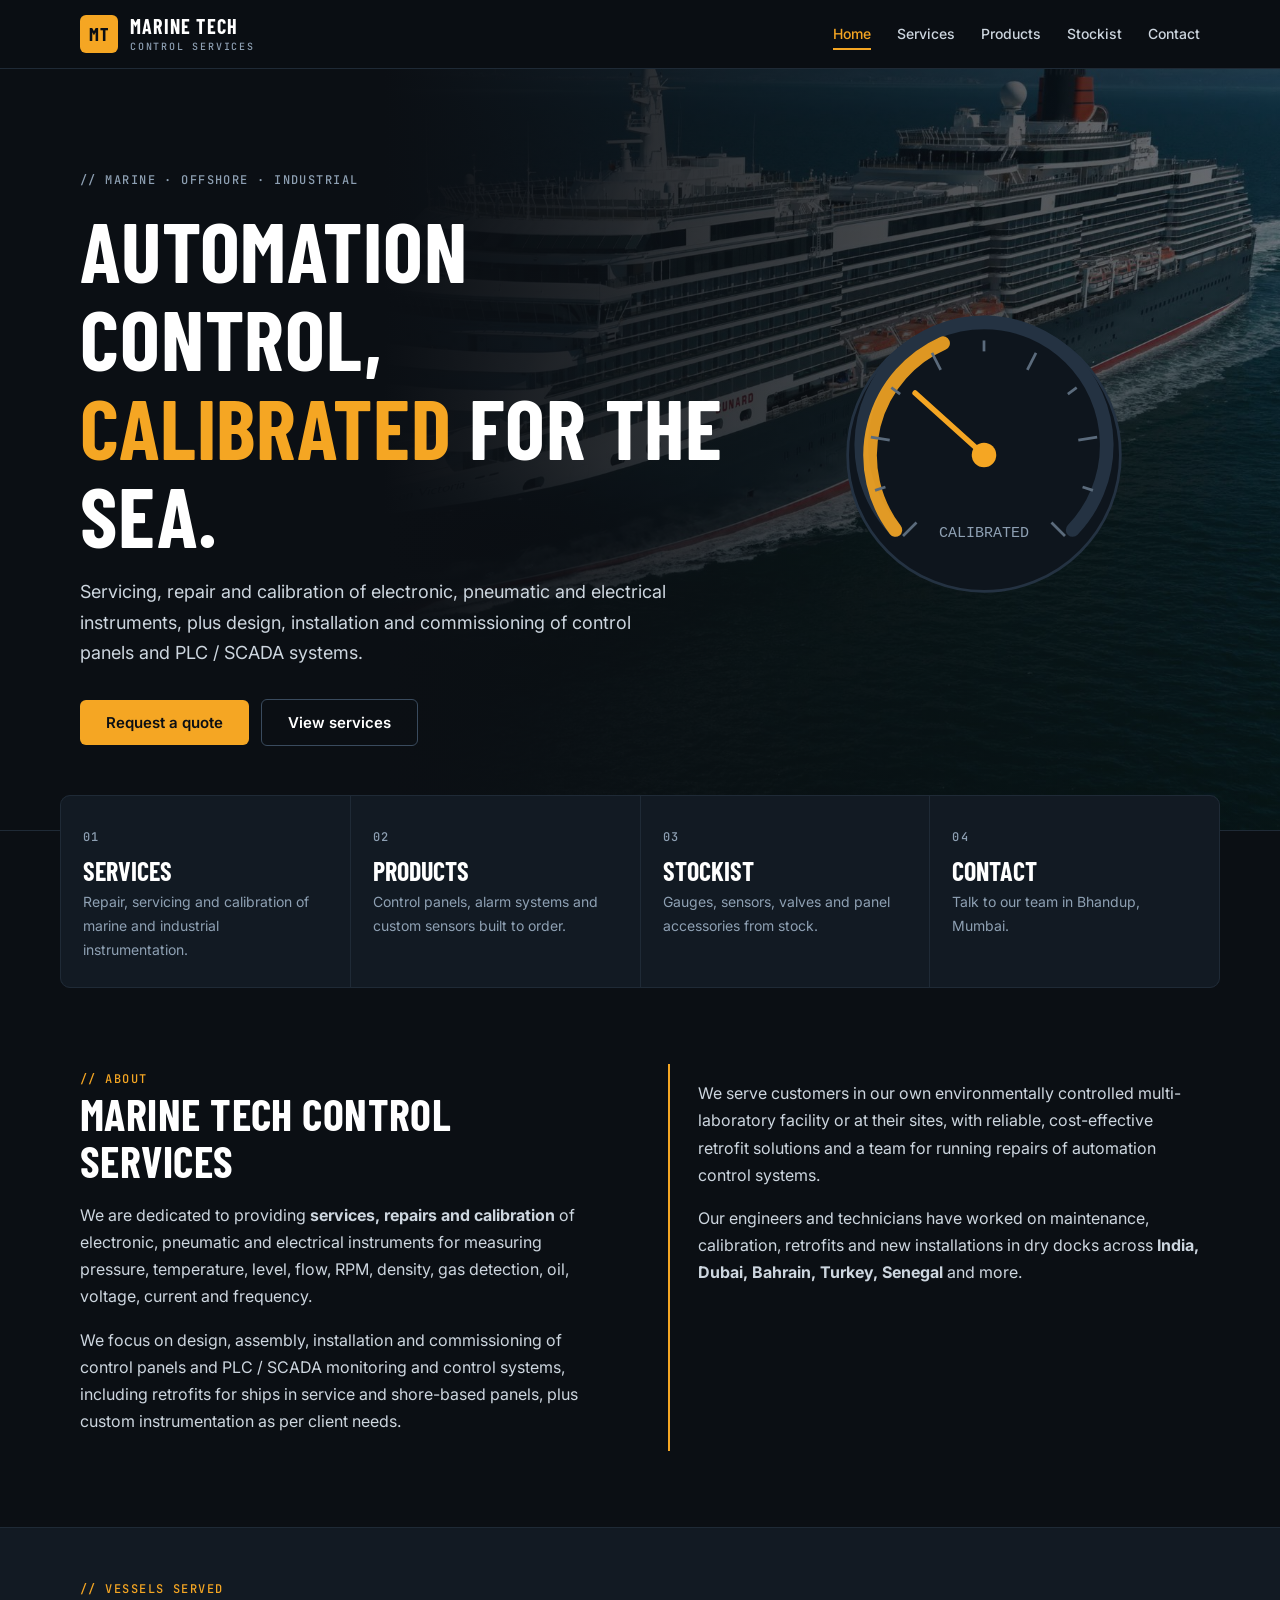
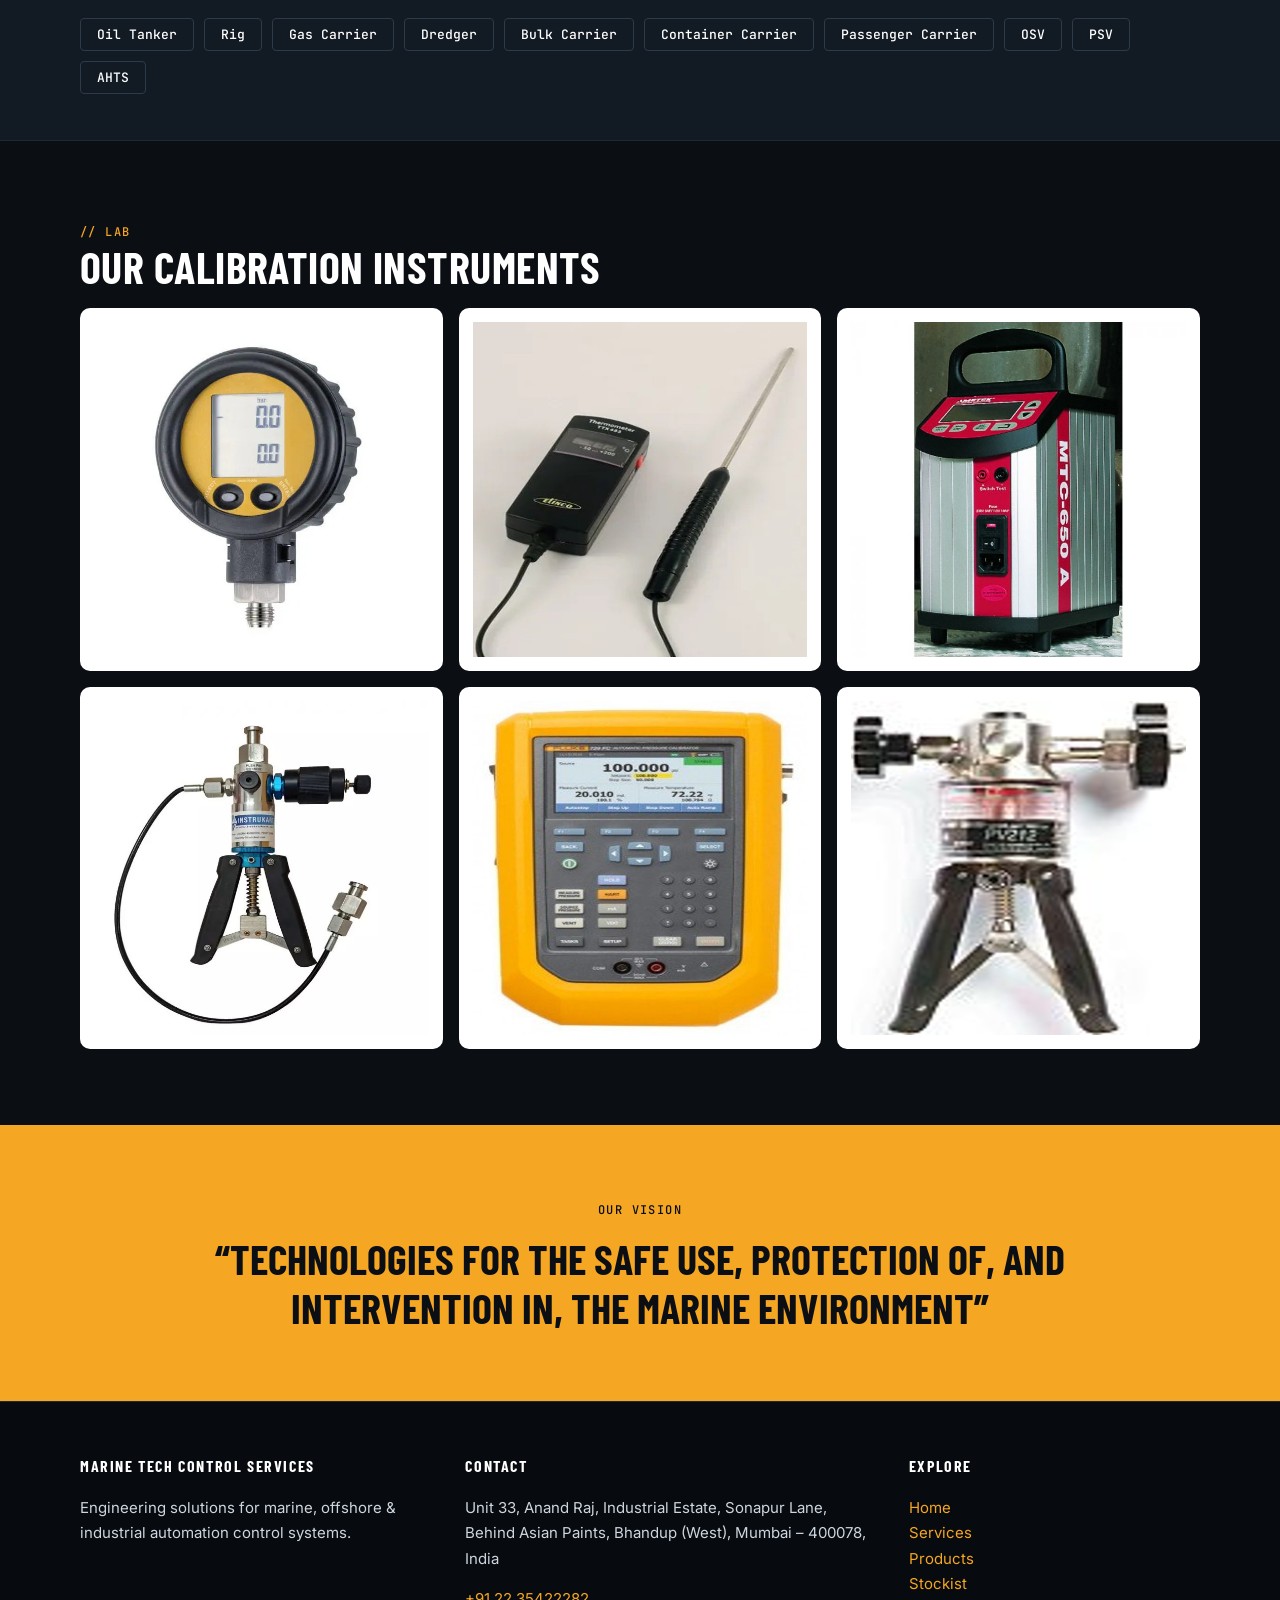
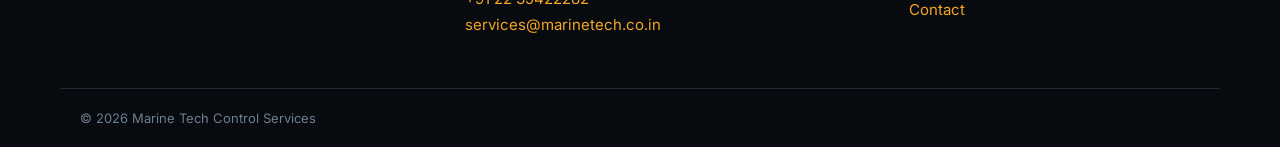
==== index.html @ 31204aa2 "Add MarineTech website" ====
<!DOCTYPE html><html lang="en"><head><meta charset="utf-8"><meta name="viewport" content="width=device-width,initial-scale=1">
<title>Home | Marine Tech Control Services</title><meta name="description" content="Engineering solutions for marine, offshore and industrial automation control systems – Mumbai."><meta name="theme-color" content="#0b0f14">
<link rel="preconnect" href="https://fonts.googleapis.com"><link rel="preconnect" href="https://fonts.gstatic.com" crossorigin>
<link href="https://fonts.googleapis.com/css2?family=Barlow+Condensed:wght@600;700&family=Inter:wght@400;500;600&family=JetBrains+Mono:wght@500&display=swap" rel="stylesheet">
<link rel="stylesheet" href="style.css"></head><body>
<header class="hd"><div class="wrap bar"><a class="brand" href="index.html"><i>MT</i><span>MARINE TECH<small>Control Services</small></span></a>
<button class="burger" aria-label="Menu" onclick="document.body.classList.toggle('open')">☰</button><nav><a href="index.html" class=on>Home</a><a href="services.html">Services</a><a href="products.html">Products</a><a href="stockiest.html">Stockist</a><a href="contact.html">Contact</a></nav></div></header>
<section class="hero"><div class="wrap hg"><div><span class="mono">// MARINE · OFFSHORE · INDUSTRIAL</span><h1>Automation control, <em>calibrated</em> for the sea.</h1>
<p>Servicing, repair and calibration of electronic, pneumatic and electrical instruments, plus design, installation and commissioning of control panels and PLC / SCADA systems.</p>
<a class="btn" href="contact.html">Request a quote</a><a class="btn ghost" href="services.html">View services</a></div><svg class="gauge" viewBox="0 0 220 220" aria-hidden="true"><circle cx="110" cy="110" r="100" fill="#0e151d" stroke="#243242" stroke-width="2"/><path d="M45 165A90 90 0 1 1 175 165" fill="none" stroke="#243242" stroke-width="10" stroke-linecap="round"/><path d="M45 165A90 90 0 0 1 80 28" fill="none" stroke="#f5a623" stroke-width="10" stroke-linecap="round" opacity=".9"/><g stroke="#5b6b7c" stroke-width="2"><line x1="110" y1="26" x2="110" y2="40" transform="rotate(-135 110 110)"/><line x1="110" y1="26" x2="110" y2="34" transform="rotate(-108 110 110)"/><line x1="110" y1="26" x2="110" y2="40" transform="rotate(-81 110 110)"/><line x1="110" y1="26" x2="110" y2="34" transform="rotate(-54 110 110)"/><line x1="110" y1="26" x2="110" y2="40" transform="rotate(-27 110 110)"/><line x1="110" y1="26" x2="110" y2="34" transform="rotate(0 110 110)"/><line x1="110" y1="26" x2="110" y2="40" transform="rotate(27 110 110)"/><line x1="110" y1="26" x2="110" y2="34" transform="rotate(54 110 110)"/><line x1="110" y1="26" x2="110" y2="40" transform="rotate(81 110 110)"/><line x1="110" y1="26" x2="110" y2="34" transform="rotate(108 110 110)"/><line x1="110" y1="26" x2="110" y2="40" transform="rotate(135 110 110)"/></g><line x1="110" y1="110" x2="110" y2="42" stroke="#f5a623" stroke-width="4" stroke-linecap="round" transform="rotate(-48 110 110)"/><circle cx="110" cy="110" r="9" fill="#f5a623"/><text x="110" y="170" fill="#8ea0b3" font-size="11" font-family="monospace" text-anchor="middle">CALIBRATED</text></svg></div></section>
<section class="wrap tiles"><a href="services.html"><span class="mono">01</span><b>Services</b><p>Repair, servicing and calibration of marine and industrial instrumentation.</p></a><a href="products.html"><span class="mono">02</span><b>Products</b><p>Control panels, alarm systems and custom sensors built to order.</p></a><a href="stockiest.html"><span class="mono">03</span><b>Stockist</b><p>Gauges, sensors, valves and panel accessories from stock.</p></a><a href="contact.html"><span class="mono">04</span><b>Contact</b><p>Talk to our team in Bhandup, Mumbai.</p></a></section>
<section class="wrap sec two"><div><span class="mono amb">// ABOUT</span><h2>Marine Tech Control Services</h2><p>We are dedicated to providing <b>services, repairs and calibration</b> of electronic, pneumatic and electrical instruments for measuring pressure, temperature, level, flow, RPM, density, gas detection, oil, voltage, current and frequency.</p>
<p>We focus on design, assembly, installation and commissioning of control panels and PLC / SCADA monitoring and control systems, including retrofits for ships in service and shore-based panels, plus custom instrumentation as per client needs.</p></div>
<div class="spec"><p>We serve customers in our own environmentally controlled multi-laboratory facility or at their sites, with reliable, cost-effective retrofit solutions and a team for running repairs of automation control systems.</p>
<p>Our engineers and technicians have worked on maintenance, calibration, retrofits and new installations in dry docks across <b>India, Dubai, Bahrain, Turkey, Senegal</b> and more.</p></div></section>
<section class="band"><div class="wrap"><span class="mono amb">// VESSELS SERVED</span><div class="chips"><span>Oil Tanker</span><span>Rig</span><span>Gas Carrier</span><span>Dredger</span><span>Bulk Carrier</span><span>Container Carrier</span><span>Passenger Carrier</span><span>OSV</span><span>PSV</span><span>AHTS</span></div></div></section>
<section class="wrap sec"><span class="mono amb">// LAB</span><h2>Our calibration instruments</h2><div class="gal"><img src="assets/instruments/img1.jpg" alt="Calibration instrument 1" loading="lazy"><img src="assets/instruments/img2.jpg" alt="Calibration instrument 2" loading="lazy"><img src="assets/instruments/img3.jpg" alt="Calibration instrument 3" loading="lazy"><img src="assets/instruments/img4.jpg" alt="Calibration instrument 4" loading="lazy"><img src="assets/instruments/img5.jpg" alt="Calibration instrument 5" loading="lazy"><img src="assets/instruments/img6.jpg" alt="Calibration instrument 6" loading="lazy"></div></section>
<section class="vis"><div class="wrap"><span class="mono">OUR VISION</span><blockquote>“Technologies for the safe use, protection of, and intervention in, the marine environment”</blockquote></div></section>
<footer class="ft"><div class="wrap fg"><div><b>MARINE TECH CONTROL SERVICES</b><p>Engineering solutions for marine, offshore &amp; industrial automation control systems.</p></div>
<div><b>CONTACT</b><p>Unit 33, Anand Raj, Industrial Estate, Sonapur Lane, Behind Asian Paints, Bhandup (West), Mumbai – 400078, India</p><p><a href="tel:+912235422282">+91 22 35422282</a><br><a href="mailto:services@marinetech.co.in">services@marinetech.co.in</a></p></div>
<div><b>EXPLORE</b><p><a href="index.html">Home</a><br><a href="services.html">Services</a><br><a href="products.html">Products</a><br><a href="stockiest.html">Stockist</a><br><a href="contact.html">Contact</a></p></div></div>
<div class="wrap cp">© 2026 Marine Tech Control Services</div></footer><script src="main.js"></script></body></html>
---- style.css ----
:root{--bg:#0b0f14;--p:#121a23;--l:#1f2a36;--a:#f5a623;--tx:#cdd6df;--w:#fff}
*{box-sizing:border-box}html{scroll-behavior:smooth}body{margin:0;font:16px/1.7 Inter,system-ui,sans-serif;color:var(--tx);background:var(--bg)}a{color:var(--a);text-decoration:none}img{max-width:100%}[hidden]{display:none!important}
h1,h2{font-family:"Barlow Condensed",Impact,sans-serif;color:var(--w);text-transform:uppercase;letter-spacing:.01em;line-height:1.05;margin:0}h2{font-size:clamp(30px,4vw,44px);margin-bottom:18px}
.mono{font:500 12px "JetBrains Mono",monospace;letter-spacing:.12em;color:#8ea0b3}.amb{color:var(--a)}.wrap{max-width:1160px;margin:0 auto;padding:0 20px}
.hd{position:sticky;top:0;z-index:9;background:rgba(11,15,20,.92);backdrop-filter:blur(8px);border-bottom:1px solid var(--l)}.bar{display:flex;align-items:center;justify-content:space-between;height:68px}
.brand{display:flex;align-items:center;gap:12px;color:var(--w);font:700 20px/1 "Barlow Condensed",sans-serif;letter-spacing:.06em}.brand i{font-style:normal;background:var(--a);color:#0b0f14;width:38px;height:38px;display:grid;place-items:center;border-radius:6px;font-size:18px}.brand small{display:block;font:500 10px "JetBrains Mono",monospace;color:#8ea0b3;letter-spacing:.18em;text-transform:uppercase;margin-top:4px}
nav a{color:var(--tx);font-weight:500;font-size:14px;margin-left:26px;padding:6px 0;border-bottom:2px solid transparent}nav a:hover,nav a.on{color:var(--a);border-color:var(--a)}.burger{display:none;background:none;border:0;font-size:26px;color:var(--w)}
.hero{background:linear-gradient(90deg,#0b0f14 30%,rgba(11,15,20,.55)),url(assets/hero.jpg) center/cover;padding:96px 0 84px;border-bottom:1px solid var(--l)}.hg{display:grid;grid-template-columns:1.5fr 1fr;gap:40px;align-items:center}
.hero h1{font-size:clamp(44px,7vw,84px);margin:14px 0 18px}.hero em{font-style:normal;color:var(--a)}.hero p{max-width:600px;font-size:18px}.gauge{width:100%;max-width:300px;justify-self:center}
.btn{display:inline-block;background:var(--a);color:#0b0f14;padding:13px 26px;border-radius:6px;font:600 15px Inter,sans-serif;border:0;cursor:pointer;margin:12px 12px 0 0}.btn:hover{background:#ffb93f}.btn.ghost{background:transparent;color:var(--w);border:1.5px solid #3a4b5e}.btn.ghost:hover{border-color:var(--a);background:transparent}
.tiles{display:grid;grid-template-columns:repeat(4,1fr);gap:1px;background:var(--l);border:1px solid var(--l);margin-top:-36px;position:relative;border-radius:10px;overflow:hidden;padding:0}.tiles a{background:var(--p);padding:26px 22px;color:var(--tx);transition:.2s}.tiles a:hover{background:#18222e}.tiles b{display:block;font:700 26px "Barlow Condensed",sans-serif;color:var(--w);text-transform:uppercase;margin:6px 0 4px}.tiles p{margin:0;font-size:14px;color:#8ea0b3}
.sec{padding:76px 20px}.two{display:grid;grid-template-columns:1fr 1fr;gap:56px}.spec{border-left:2px solid var(--a);padding-left:28px}.band{background:var(--p);border-block:1px solid var(--l);padding:46px 0}.chips{display:flex;flex-wrap:wrap;gap:10px;margin-top:16px}.chips span{border:1px solid #2c3b4b;padding:7px 16px;border-radius:4px;color:var(--w);font:500 13px "JetBrains Mono",monospace}
.gal{display:grid;grid-template-columns:repeat(3,1fr);gap:16px}.gal img{width:100%;aspect-ratio:1;object-fit:contain;background:#fff;border-radius:10px;padding:14px}.vis{background:var(--a);padding:70px 0;text-align:center}.vis .mono{color:#0b0f14}blockquote{font:700 clamp(26px,4vw,42px)/1.15 "Barlow Condensed",sans-serif;text-transform:uppercase;color:#0b0f14;max-width:900px;margin:12px auto 0}
.ph{padding:64px 0 48px;border-bottom:1px solid var(--l);background:radial-gradient(circle at 85% 0,#1a2a3a,transparent 55%)}.ph h1{font-size:clamp(38px,6vw,64px);margin:10px 0}.ph p{max-width:700px;margin:0;font-size:17px}
.search{width:100%;max-width:420px;margin-bottom:24px;padding:12px 16px;background:var(--p);border:1px solid var(--l);border-radius:6px;color:var(--w);font:inherit}.search:focus,.form input:focus,.form textarea:focus{outline:2px solid var(--a)}
.grid{list-style:none;counter-reset:c;margin:0;padding:0;display:grid;grid-template-columns:repeat(auto-fill,minmax(330px,1fr));gap:12px}.grid li{counter-increment:c;background:var(--p);border:1px solid var(--l);border-radius:8px;padding:16px 18px 16px 64px;position:relative;color:var(--w);font-weight:500}
.grid li:before{content:counter(c,decimal-leading-zero);position:absolute;left:18px;top:18px;font:500 13px "JetBrains Mono",monospace;color:var(--a)}.grid li:hover{border-color:var(--a)}
.info h4{margin:20px 0 2px;color:var(--a);font:500 12px "JetBrains Mono",monospace;letter-spacing:.12em;text-transform:uppercase}.info p{margin:0;color:var(--w)}.form{display:grid;gap:14px}.form label{font:500 12px "JetBrains Mono",monospace;letter-spacing:.1em;text-transform:uppercase;color:#8ea0b3}
.form input,.form textarea{width:100%;margin-top:6px;padding:12px;background:var(--p);border:1px solid var(--l);border-radius:6px;color:var(--w);font:15px Inter,sans-serif}.form .btn{justify-self:start}
.map{width:100%;height:420px;border:0;display:block;filter:invert(.92) hue-rotate(180deg) grayscale(.5)}.ft{background:#070a0e;border-top:1px solid var(--l);padding-top:52px;font-size:15px}.ft b{color:var(--w);font:700 16px "Barlow Condensed",sans-serif;letter-spacing:.1em}.fg{display:grid;grid-template-columns:1.2fr 1.4fr 1fr;gap:36px}.cp{border-top:1px solid var(--l);margin-top:36px;padding:18px 20px;font-size:13px;color:#6d7f92}
@media(max-width:860px){.two,.fg,.hg{grid-template-columns:1fr}.gauge{display:none}.tiles{grid-template-columns:1fr 1fr}.gal{grid-template-columns:repeat(2,1fr)}.burger{display:block}nav{display:none;position:absolute;top:68px;left:0;right:0;background:var(--bg);padding:8px 20px 16px;border-bottom:1px solid var(--l)}.open nav{display:block}nav a{display:block;margin:0;padding:10px 0}.hero{padding:64px 0}}
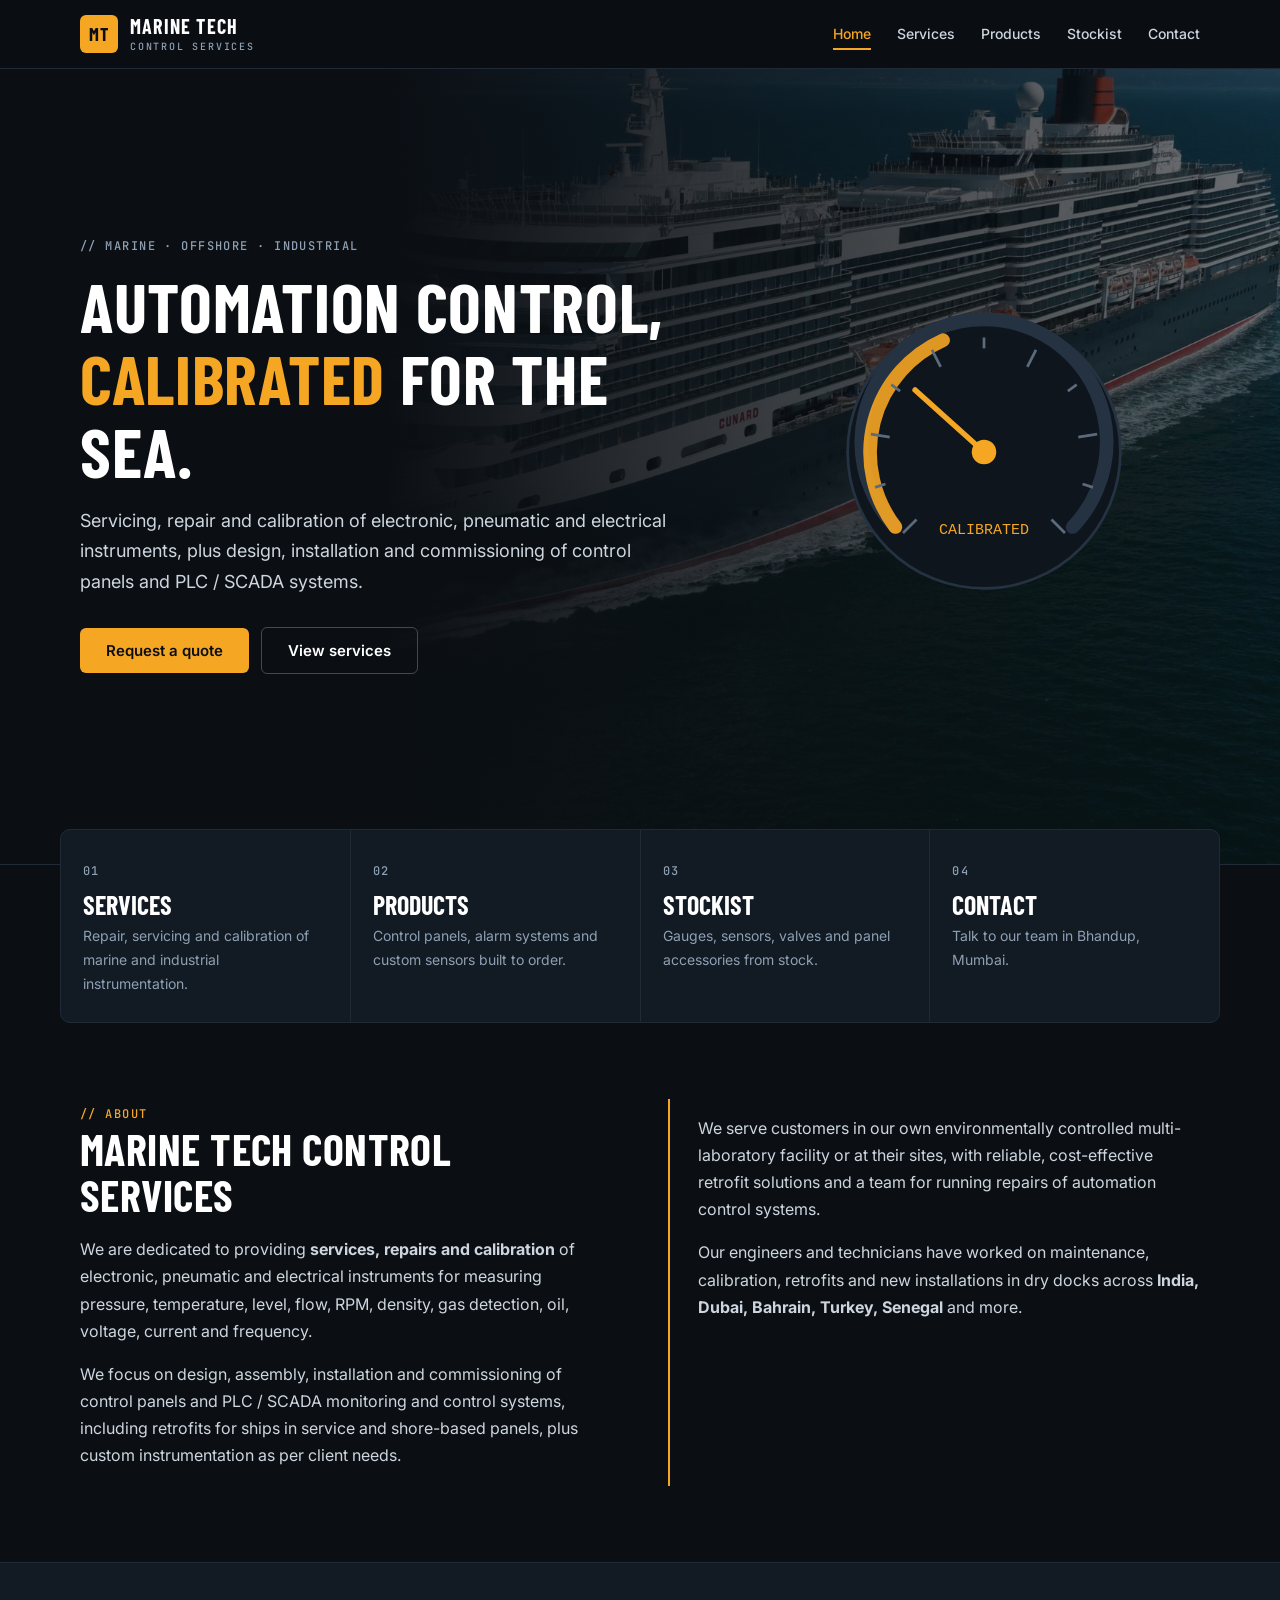
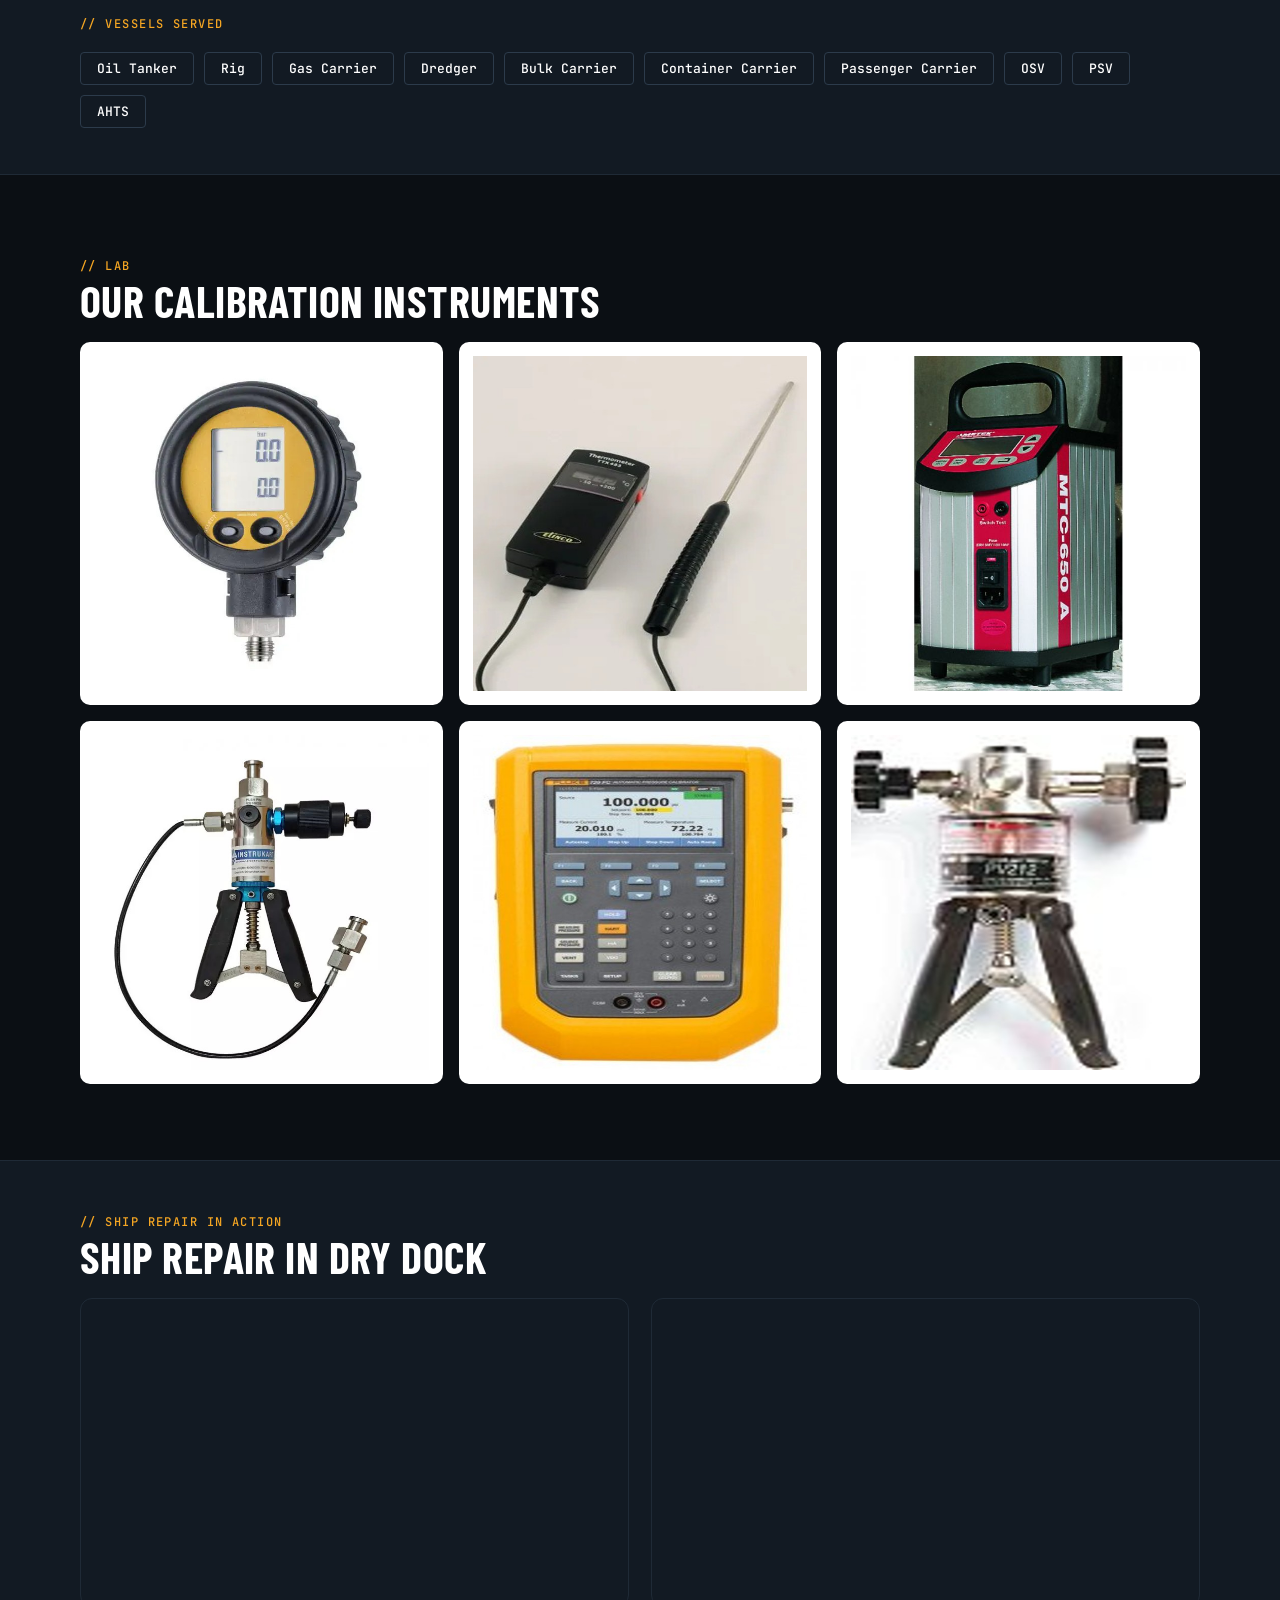
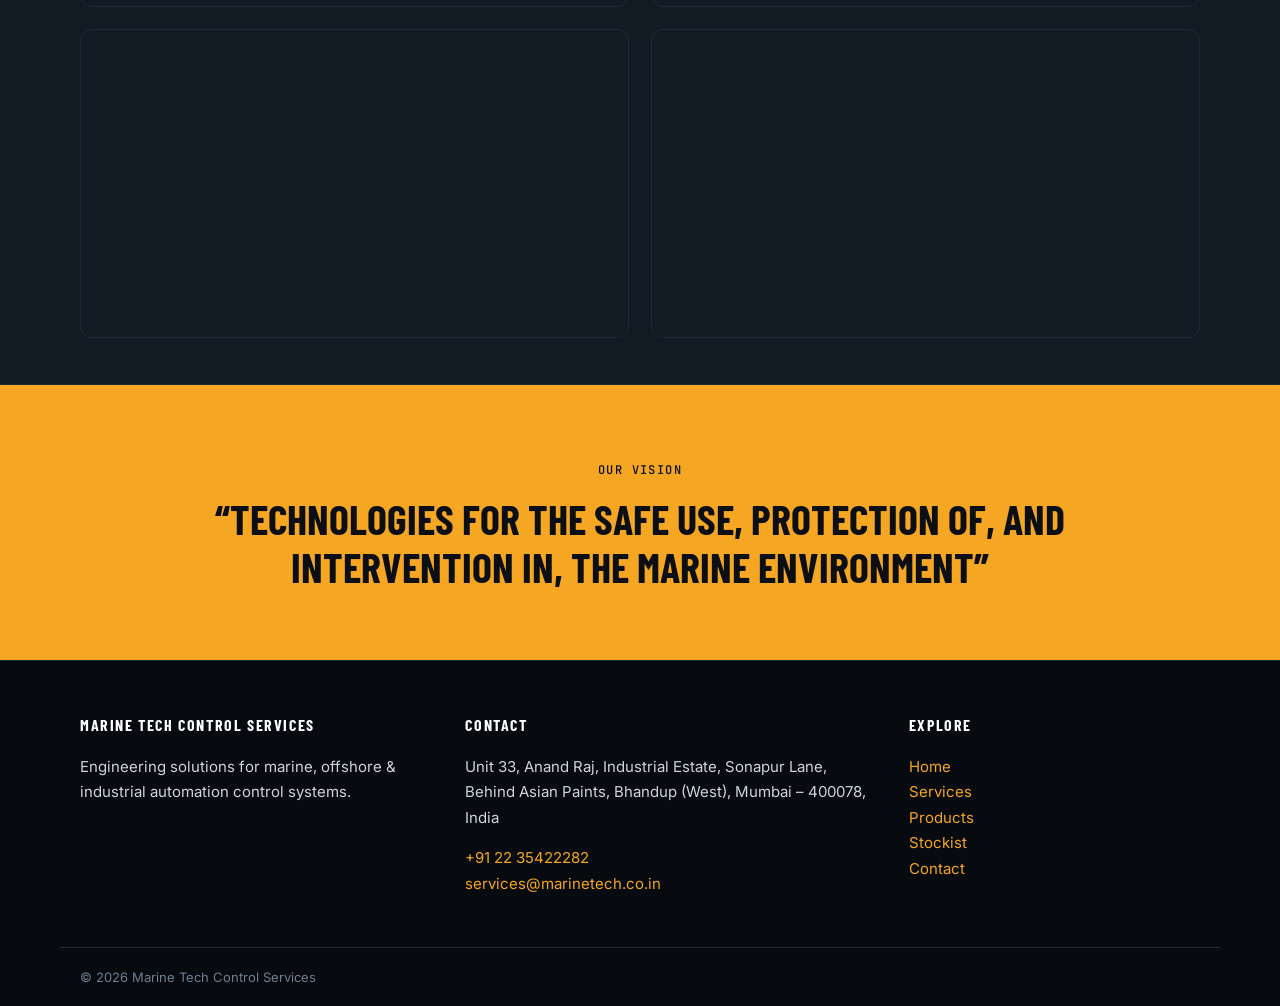
==== commit 15930c88: "updated ui" ====
--- a/index.html
+++ b/index.html
@@ -7,7 +7,7 @@
 <button class="burger" aria-label="Menu" onclick="document.body.classList.toggle('open')">☰</button><nav><a href="index.html" class=on>Home</a><a href="services.html">Services</a><a href="products.html">Products</a><a href="stockiest.html">Stockist</a><a href="contact.html">Contact</a></nav></div></header>
 <section class="hero"><div class="wrap hg"><div><span class="mono">// MARINE · OFFSHORE · INDUSTRIAL</span><h1>Automation control, <em>calibrated</em> for the sea.</h1>
 <p>Servicing, repair and calibration of electronic, pneumatic and electrical instruments, plus design, installation and commissioning of control panels and PLC / SCADA systems.</p>
-<a class="btn" href="contact.html">Request a quote</a><a class="btn ghost" href="services.html">View services</a></div><svg class="gauge" viewBox="0 0 220 220" aria-hidden="true"><circle cx="110" cy="110" r="100" fill="#0e151d" stroke="#243242" stroke-width="2"/><path d="M45 165A90 90 0 1 1 175 165" fill="none" stroke="#243242" stroke-width="10" stroke-linecap="round"/><path d="M45 165A90 90 0 0 1 80 28" fill="none" stroke="#f5a623" stroke-width="10" stroke-linecap="round" opacity=".9"/><g stroke="#5b6b7c" stroke-width="2"><line x1="110" y1="26" x2="110" y2="40" transform="rotate(-135 110 110)"/><line x1="110" y1="26" x2="110" y2="34" transform="rotate(-108 110 110)"/><line x1="110" y1="26" x2="110" y2="40" transform="rotate(-81 110 110)"/><line x1="110" y1="26" x2="110" y2="34" transform="rotate(-54 110 110)"/><line x1="110" y1="26" x2="110" y2="40" transform="rotate(-27 110 110)"/><line x1="110" y1="26" x2="110" y2="34" transform="rotate(0 110 110)"/><line x1="110" y1="26" x2="110" y2="40" transform="rotate(27 110 110)"/><line x1="110" y1="26" x2="110" y2="34" transform="rotate(54 110 110)"/><line x1="110" y1="26" x2="110" y2="40" transform="rotate(81 110 110)"/><line x1="110" y1="26" x2="110" y2="34" transform="rotate(108 110 110)"/><line x1="110" y1="26" x2="110" y2="40" transform="rotate(135 110 110)"/></g><line x1="110" y1="110" x2="110" y2="42" stroke="#f5a623" stroke-width="4" stroke-linecap="round" transform="rotate(-48 110 110)"/><circle cx="110" cy="110" r="9" fill="#f5a623"/><text x="110" y="170" fill="#8ea0b3" font-size="11" font-family="monospace" text-anchor="middle">CALIBRATED</text></svg></div></section>
+<a class="btn" href="contact.html">Request a quote</a><a class="btn ghost" href="services.html">View services</a></div><svg class="gauge" viewBox="0 0 220 220" aria-hidden="true"><circle cx="110" cy="110" r="100" fill="#0e151d" stroke="#243242" stroke-width="2"/><path d="M45 165A90 90 0 1 1 175 165" fill="none" stroke="#243242" stroke-width="10" stroke-linecap="round"/><path d="M45 165A90 90 0 0 1 80 28" fill="none" stroke="#f5a623" stroke-width="10" stroke-linecap="round" opacity=".9"/><g stroke="#5b6b7c" stroke-width="2"><line x1="110" y1="26" x2="110" y2="40" transform="rotate(-135 110 110)"/><line x1="110" y1="26" x2="110" y2="34" transform="rotate(-108 110 110)"/><line x1="110" y1="26" x2="110" y2="40" transform="rotate(-81 110 110)"/><line x1="110" y1="26" x2="110" y2="34" transform="rotate(-54 110 110)"/><line x1="110" y1="26" x2="110" y2="40" transform="rotate(-27 110 110)"/><line x1="110" y1="26" x2="110" y2="34" transform="rotate(0 110 110)"/><line x1="110" y1="26" x2="110" y2="40" transform="rotate(27 110 110)"/><line x1="110" y1="26" x2="110" y2="34" transform="rotate(54 110 110)"/><line x1="110" y1="26" x2="110" y2="40" transform="rotate(81 110 110)"/><line x1="110" y1="26" x2="110" y2="34" transform="rotate(108 110 110)"/><line x1="110" y1="26" x2="110" y2="40" transform="rotate(135 110 110)"/></g><line class="needle" x1="110" y1="110" x2="110" y2="42" stroke="#f5a623" stroke-width="4" stroke-linecap="round"/><circle cx="110" cy="110" r="9" fill="#f5a623"/><text class="t1" x="110" y="170" fill="#8ea0b3" font-size="11" font-family="monospace" text-anchor="middle">CALIBRATING…</text><text class="t2" x="110" y="170" fill="#f5a623" font-size="11" font-family="monospace" text-anchor="middle">CALIBRATED</text></svg></div></section>
 <section class="wrap tiles"><a href="services.html"><span class="mono">01</span><b>Services</b><p>Repair, servicing and calibration of marine and industrial instrumentation.</p></a><a href="products.html"><span class="mono">02</span><b>Products</b><p>Control panels, alarm systems and custom sensors built to order.</p></a><a href="stockiest.html"><span class="mono">03</span><b>Stockist</b><p>Gauges, sensors, valves and panel accessories from stock.</p></a><a href="contact.html"><span class="mono">04</span><b>Contact</b><p>Talk to our team in Bhandup, Mumbai.</p></a></section>
 <section class="wrap sec two"><div><span class="mono amb">// ABOUT</span><h2>Marine Tech Control Services</h2><p>We are dedicated to providing <b>services, repairs and calibration</b> of electronic, pneumatic and electrical instruments for measuring pressure, temperature, level, flow, RPM, density, gas detection, oil, voltage, current and frequency.</p>
 <p>We focus on design, assembly, installation and commissioning of control panels and PLC / SCADA monitoring and control systems, including retrofits for ships in service and shore-based panels, plus custom instrumentation as per client needs.</p></div>
@@ -15,8 +15,14 @@
 <p>Our engineers and technicians have worked on maintenance, calibration, retrofits and new installations in dry docks across <b>India, Dubai, Bahrain, Turkey, Senegal</b> and more.</p></div></section>
 <section class="band"><div class="wrap"><span class="mono amb">// VESSELS SERVED</span><div class="chips"><span>Oil Tanker</span><span>Rig</span><span>Gas Carrier</span><span>Dredger</span><span>Bulk Carrier</span><span>Container Carrier</span><span>Passenger Carrier</span><span>OSV</span><span>PSV</span><span>AHTS</span></div></div></section>
 <section class="wrap sec"><span class="mono amb">// LAB</span><h2>Our calibration instruments</h2><div class="gal"><img src="assets/instruments/img1.jpg" alt="Calibration instrument 1" loading="lazy"><img src="assets/instruments/img2.jpg" alt="Calibration instrument 2" loading="lazy"><img src="assets/instruments/img3.jpg" alt="Calibration instrument 3" loading="lazy"><img src="assets/instruments/img4.jpg" alt="Calibration instrument 4" loading="lazy"><img src="assets/instruments/img5.jpg" alt="Calibration instrument 5" loading="lazy"><img src="assets/instruments/img6.jpg" alt="Calibration instrument 6" loading="lazy"></div></section>
+<section class="band" id="repairs"><div class="wrap"><span class="mono amb">// SHIP REPAIR IN ACTION</span><h2>Ship repair in dry dock</h2><div class="vids"><figure class="vid"><video src="assets/repair1.mp4" muted loop playsinline preload="metadata" aria-label="Ship repair video 1"></video></figure><figure class="vid"><video src="assets/repair2.mp4" muted loop playsinline preload="metadata" aria-label="Ship repair video 2"></video></figure><figure class="vid"><video src="assets/repair3.mp4" muted loop playsinline preload="metadata" aria-label="Ship repair video 3"></video></figure><figure class="vid"><video src="assets/repair4.mp4" muted loop playsinline preload="metadata" aria-label="Ship repair video 4"></video></figure></div></div></section>
 <section class="vis"><div class="wrap"><span class="mono">OUR VISION</span><blockquote>“Technologies for the safe use, protection of, and intervention in, the marine environment”</blockquote></div></section>
 <footer class="ft"><div class="wrap fg"><div><b>MARINE TECH CONTROL SERVICES</b><p>Engineering solutions for marine, offshore &amp; industrial automation control systems.</p></div>
 <div><b>CONTACT</b><p>Unit 33, Anand Raj, Industrial Estate, Sonapur Lane, Behind Asian Paints, Bhandup (West), Mumbai – 400078, India</p><p><a href="tel:+912235422282">+91 22 35422282</a><br><a href="mailto:services@marinetech.co.in">services@marinetech.co.in</a></p></div>
 <div><b>EXPLORE</b><p><a href="index.html">Home</a><br><a href="services.html">Services</a><br><a href="products.html">Products</a><br><a href="stockiest.html">Stockist</a><br><a href="contact.html">Contact</a></p></div></div>
-<div class="wrap cp">© 2026 Marine Tech Control Services</div></footer><script src="main.js"></script></body></html>+<div class="wrap cp">© 2026 Marine Tech Control Services</div></footer><script src="main.js"></script><script>(function(){var s=document.getElementById("repairs");if(!s)return;
+var vs=s.querySelectorAll("video");
+function gone(v){var c=v.parentNode;if(c)c.remove();if(!s.querySelector("video"))s.remove()}
+var io="IntersectionObserver" in window?new IntersectionObserver(function(es){es.forEach(function(e){var v=e.target;if(e.isIntersecting){var p=v.play();if(p&&p.catch)p.catch(function(){})}else v.pause()})},{threshold:.35}):null;
+vs.forEach(function(v){v.muted=true;v.addEventListener("error",function(){gone(v)});if(io)io.observe(v);else v.play()})})();</script>
+</body></html>
--- a/style.css
+++ b/style.css
@@ -18,4 +18,13 @@
 .info h4{margin:20px 0 2px;color:var(--a);font:500 12px "JetBrains Mono",monospace;letter-spacing:.12em;text-transform:uppercase}.info p{margin:0;color:var(--w)}.form{display:grid;gap:14px}.form label{font:500 12px "JetBrains Mono",monospace;letter-spacing:.1em;text-transform:uppercase;color:#8ea0b3}
 .form input,.form textarea{width:100%;margin-top:6px;padding:12px;background:var(--p);border:1px solid var(--l);border-radius:6px;color:var(--w);font:15px Inter,sans-serif}.form .btn{justify-self:start}
 .map{width:100%;height:420px;border:0;display:block;filter:invert(.92) hue-rotate(180deg) grayscale(.5)}.ft{background:#070a0e;border-top:1px solid var(--l);padding-top:52px;font-size:15px}.ft b{color:var(--w);font:700 16px "Barlow Condensed",sans-serif;letter-spacing:.1em}.fg{display:grid;grid-template-columns:1.2fr 1.4fr 1fr;gap:36px}.cp{border-top:1px solid var(--l);margin-top:36px;padding:18px 20px;font-size:13px;color:#6d7f92}
-@media(max-width:860px){.two,.fg,.hg{grid-template-columns:1fr}.gauge{display:none}.tiles{grid-template-columns:1fr 1fr}.gal{grid-template-columns:repeat(2,1fr)}.burger{display:block}nav{display:none;position:absolute;top:68px;left:0;right:0;background:var(--bg);padding:8px 20px 16px;border-bottom:1px solid var(--l)}.open nav{display:block}nav a{display:block;margin:0;padding:10px 0}.hero{padding:64px 0}}+@media(max-width:860px){.two,.fg,.hg{grid-template-columns:1fr}.gauge{display:none}.tiles{grid-template-columns:1fr 1fr}.gal{grid-template-columns:repeat(2,1fr)}.burger{display:block}nav{display:none;position:absolute;top:68px;left:0;right:0;background:var(--bg);padding:8px 20px 16px;border-bottom:1px solid var(--l)}.open nav{display:block}nav a{display:block;margin:0;padding:10px 0}.hero{padding:64px 0}}.modal{position:fixed;inset:0;z-index:99;background:rgba(5,8,12,.78);display:grid;place-items:center;padding:20px;animation:f .2s}.box{background:var(--p);border:1px solid var(--l);border-radius:14px;max-width:420px;width:100%;padding:34px 28px;text-align:center;animation:u .25s}.box h3{font:700 30px "Barlow Condensed",sans-serif;text-transform:uppercase;color:var(--w);margin:14px 0 6px}.box p{margin:0 0 6px}.ic{width:64px;height:64px;border-radius:50%;margin:0 auto;display:grid;place-items:center;font-size:32px;font-weight:700;color:#0b0f14}.ok .ic{background:#34d399}.err .ic{background:#f87171}.form .btn:disabled{opacity:.6;cursor:wait}@keyframes f{from{opacity:0}}@keyframes u{from{transform:translateY(14px);opacity:0}}
+.hero{padding:48px 0 76px;min-height:calc(100vh - 104px);min-height:calc(100svh - 104px);display:flex;align-items:center}.hero>.wrap{width:100%}.hero h1{font-size:clamp(40px,min(5.4vw,9vh),72px);margin:12px 0 16px}.hero p{font-size:clamp(16px,2.4vh,18px)}
+@media(max-width:860px){.hero{min-height:0;padding:44px 0 70px}.hero h1{font-size:clamp(36px,10vw,48px)}}
+.gauge .needle{transform-box:view-box;transform-origin:110px 110px;transform:rotate(-48deg);animation:sweep 10s ease-in-out 1 forwards}
+@keyframes sweep{0%{transform:rotate(-135deg)}12%{transform:rotate(100deg)}24%{transform:rotate(-100deg)}36%{transform:rotate(70deg)}48%{transform:rotate(-60deg)}60%{transform:rotate(40deg)}72%{transform:rotate(-20deg)}84%{transform:rotate(-70deg)}92%{transform:rotate(-30deg)}100%{transform:rotate(-48deg)}}
+.gauge .t1{animation:t1 10s linear 1 forwards}.gauge .t2{opacity:0;animation:t2 .5s ease 10s 1 forwards}
+@keyframes t1{0%,96%{opacity:1}100%{opacity:0}}@keyframes t2{to{opacity:1}}
+@media(prefers-reduced-motion:reduce){.gauge .needle,.gauge .t1,.gauge .t2{animation:none}.gauge .t1{opacity:0}.gauge .t2{opacity:1}}
+.vids{display:grid;grid-template-columns:repeat(2,1fr);gap:22px;margin-top:8px}.vid{margin:0}.vid video{display:block;width:100%;aspect-ratio:16/9;object-fit:cover;border:1px solid var(--l);border-radius:12px;background:#121a23}
+@media(max-width:860px){.vids{grid-template-columns:1fr}}
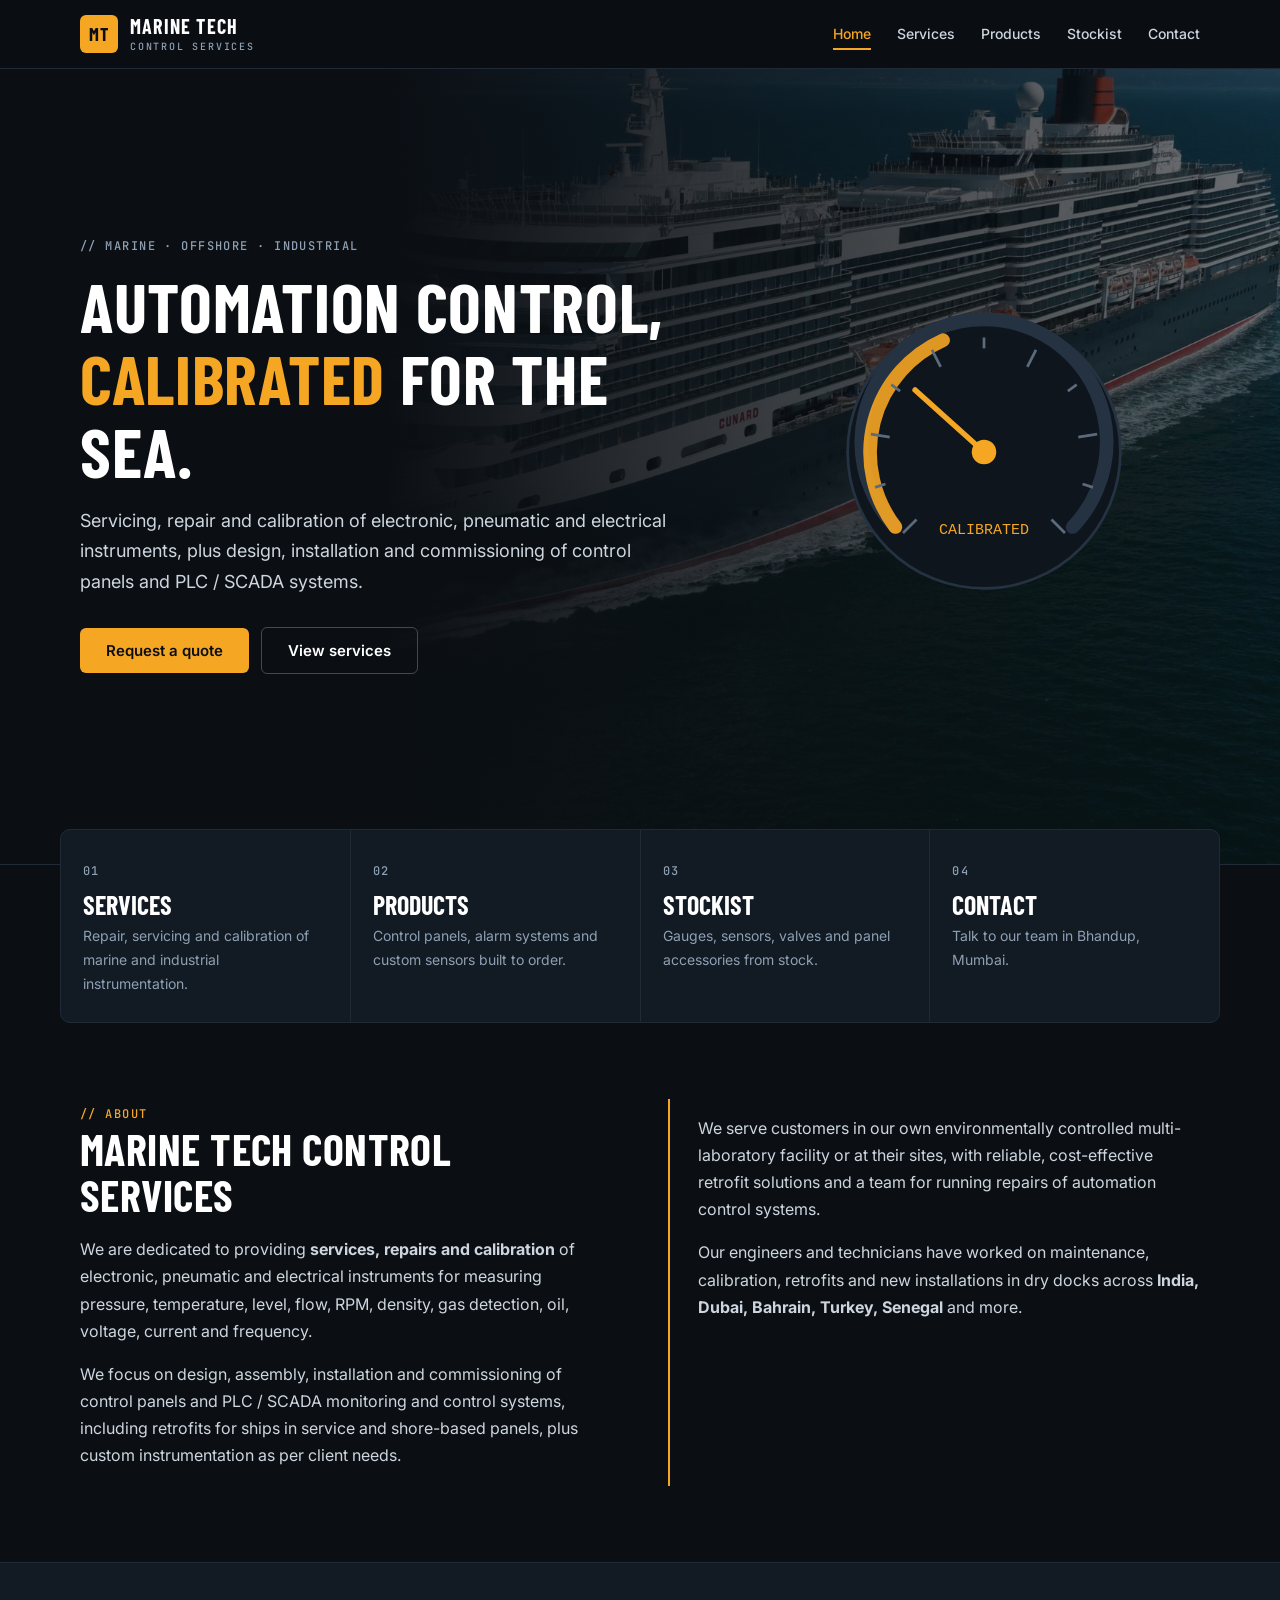
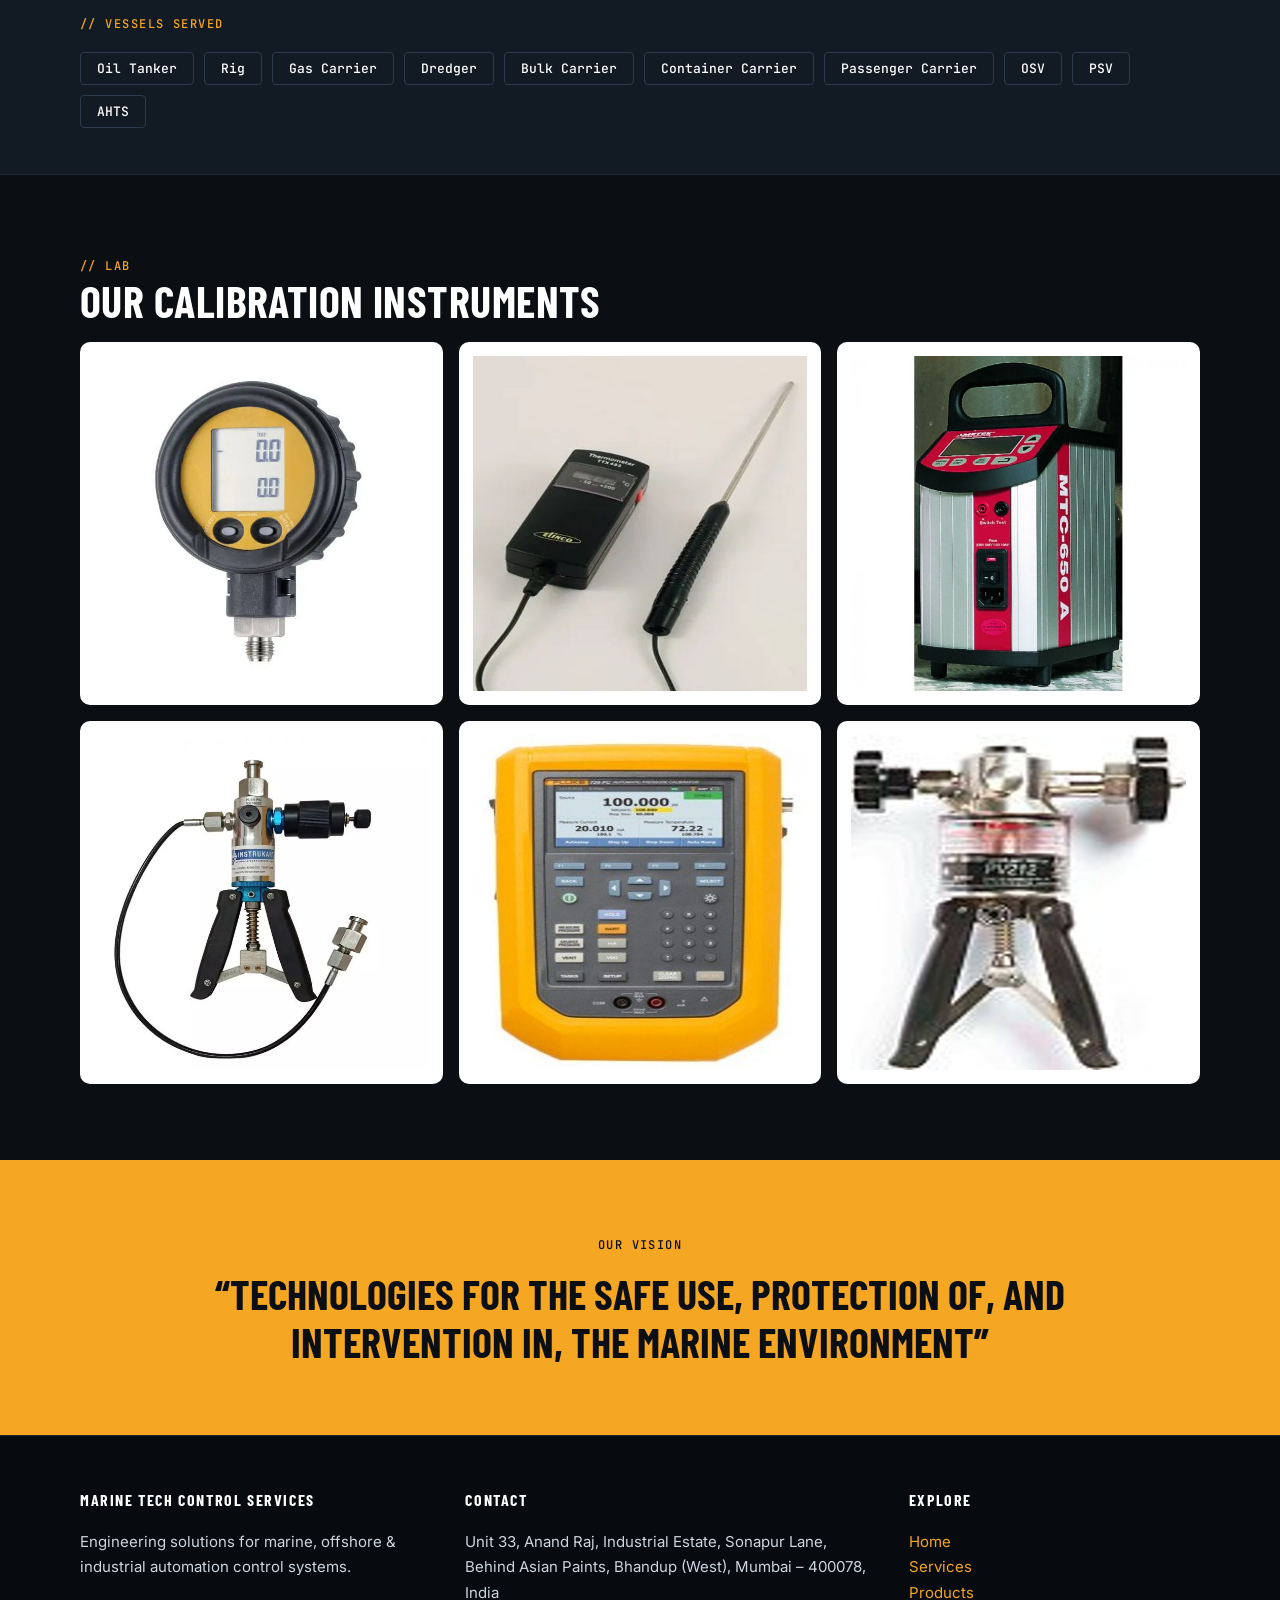
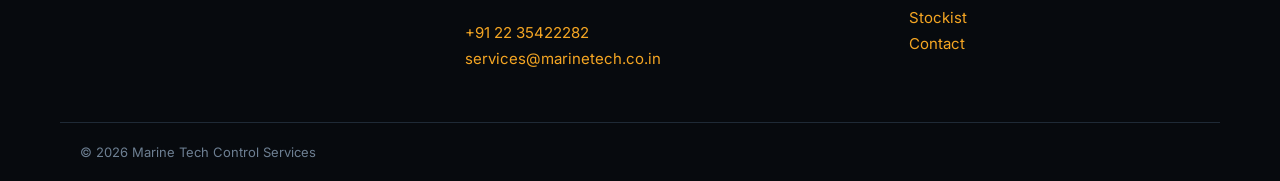
==== commit 01c94839: "add compressed videos" ====
--- a/index.html
+++ b/index.html
@@ -15,14 +15,13 @@
 <p>Our engineers and technicians have worked on maintenance, calibration, retrofits and new installations in dry docks across <b>India, Dubai, Bahrain, Turkey, Senegal</b> and more.</p></div></section>
 <section class="band"><div class="wrap"><span class="mono amb">// VESSELS SERVED</span><div class="chips"><span>Oil Tanker</span><span>Rig</span><span>Gas Carrier</span><span>Dredger</span><span>Bulk Carrier</span><span>Container Carrier</span><span>Passenger Carrier</span><span>OSV</span><span>PSV</span><span>AHTS</span></div></div></section>
 <section class="wrap sec"><span class="mono amb">// LAB</span><h2>Our calibration instruments</h2><div class="gal"><img src="assets/instruments/img1.jpg" alt="Calibration instrument 1" loading="lazy"><img src="assets/instruments/img2.jpg" alt="Calibration instrument 2" loading="lazy"><img src="assets/instruments/img3.jpg" alt="Calibration instrument 3" loading="lazy"><img src="assets/instruments/img4.jpg" alt="Calibration instrument 4" loading="lazy"><img src="assets/instruments/img5.jpg" alt="Calibration instrument 5" loading="lazy"><img src="assets/instruments/img6.jpg" alt="Calibration instrument 6" loading="lazy"></div></section>
-<section class="band" id="repairs"><div class="wrap"><span class="mono amb">// SHIP REPAIR IN ACTION</span><h2>Ship repair in dry dock</h2><div class="vids"><figure class="vid"><video src="assets/repair1.mp4" muted loop playsinline preload="metadata" aria-label="Ship repair video 1"></video></figure><figure class="vid"><video src="assets/repair2.mp4" muted loop playsinline preload="metadata" aria-label="Ship repair video 2"></video></figure><figure class="vid"><video src="assets/repair3.mp4" muted loop playsinline preload="metadata" aria-label="Ship repair video 3"></video></figure><figure class="vid"><video src="assets/repair4.mp4" muted loop playsinline preload="metadata" aria-label="Ship repair video 4"></video></figure></div></div></section>
+<section class="band" id="repairs" hidden><div class="wrap"><span class="mono amb">// SHIP REPAIR IN ACTION</span><h2>Ship repair &amp; maintenance</h2><div class="vids"><figure class="vid" hidden><video src="assets/repair1.mp4" muted loop playsinline preload="metadata" aria-label="Ship repair video 1"></video></figure><figure class="vid" hidden><video src="assets/repair2.mp4" muted loop playsinline preload="metadata" aria-label="Ship repair video 2"></video></figure><figure class="vid" hidden><video src="assets/repair3.mp4" muted loop playsinline preload="metadata" aria-label="Ship repair video 3"></video></figure><figure class="vid" hidden><video src="assets/repair4.mp4" muted loop playsinline preload="metadata" aria-label="Ship repair video 4"></video></figure></div></div></section>
 <section class="vis"><div class="wrap"><span class="mono">OUR VISION</span><blockquote>“Technologies for the safe use, protection of, and intervention in, the marine environment”</blockquote></div></section>
 <footer class="ft"><div class="wrap fg"><div><b>MARINE TECH CONTROL SERVICES</b><p>Engineering solutions for marine, offshore &amp; industrial automation control systems.</p></div>
 <div><b>CONTACT</b><p>Unit 33, Anand Raj, Industrial Estate, Sonapur Lane, Behind Asian Paints, Bhandup (West), Mumbai – 400078, India</p><p><a href="tel:+912235422282">+91 22 35422282</a><br><a href="mailto:services@marinetech.co.in">services@marinetech.co.in</a></p></div>
 <div><b>EXPLORE</b><p><a href="index.html">Home</a><br><a href="services.html">Services</a><br><a href="products.html">Products</a><br><a href="stockiest.html">Stockist</a><br><a href="contact.html">Contact</a></p></div></div>
 <div class="wrap cp">© 2026 Marine Tech Control Services</div></footer><script src="main.js"></script><script>(function(){var s=document.getElementById("repairs");if(!s)return;
-var vs=s.querySelectorAll("video");
-function gone(v){var c=v.parentNode;if(c)c.remove();if(!s.querySelector("video"))s.remove()}
 var io="IntersectionObserver" in window?new IntersectionObserver(function(es){es.forEach(function(e){var v=e.target;if(e.isIntersecting){var p=v.play();if(p&&p.catch)p.catch(function(){})}else v.pause()})},{threshold:.35}):null;
-vs.forEach(function(v){v.muted=true;v.addEventListener("error",function(){gone(v)});if(io)io.observe(v);else v.play()})})();</script>
+function ok(v){v.parentNode.hidden=false;s.hidden=false;if(io)io.observe(v);else{var p=v.play();if(p&&p.catch)p.catch(function(){})}}
+s.querySelectorAll("video").forEach(function(v){v.muted=true;if(v.readyState>=1)ok(v);else v.addEventListener("loadedmetadata",function(){ok(v)},{once:true})})})();</script>
 </body></html>
